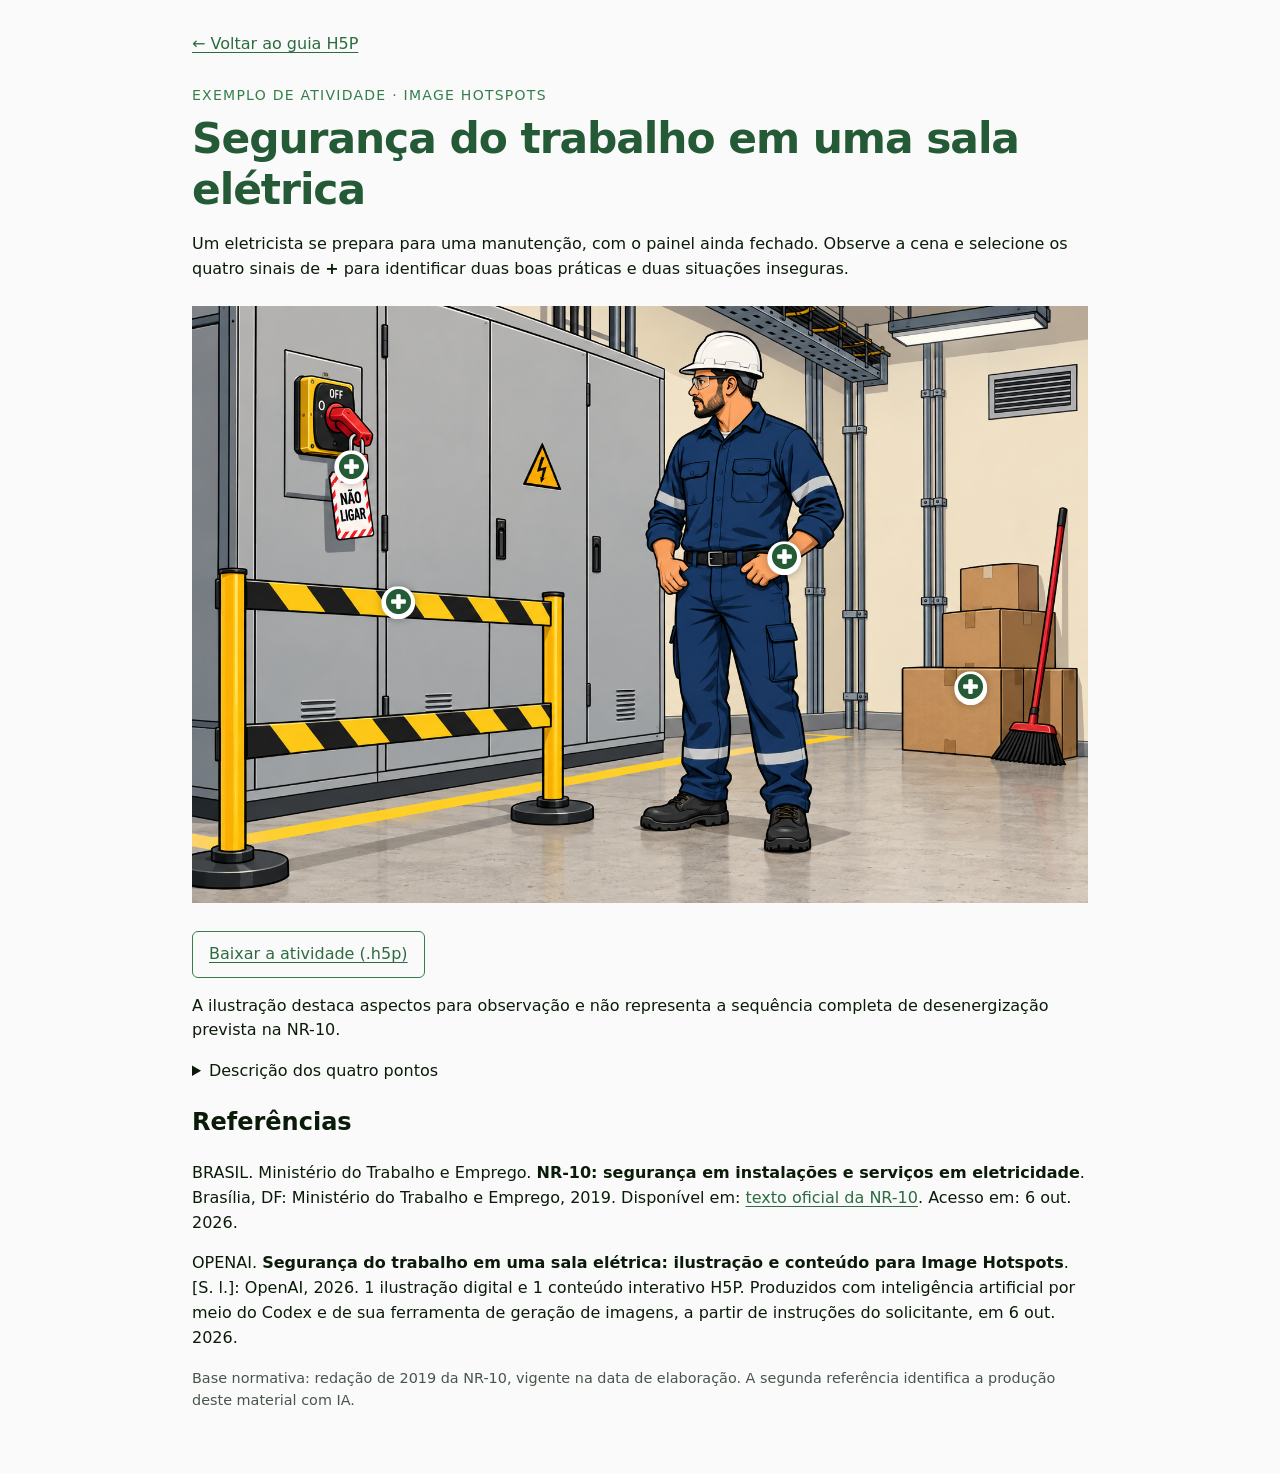
==== atividades/image-hotspots.html @ 091deedf "Adiciona Image Hotspots sobre segurança elétrica e NR-10" ====
<!doctype html>
<html lang="pt-BR">
<head>
  <meta charset="utf-8">
  <meta name="viewport" content="width=device-width, initial-scale=1">
  <title>Segurança do trabalho — Image Hotspots H5P</title>
  <link rel="icon" href="../images/favicon-ifce.png">
  <link rel="stylesheet" href="../styles.css?v=8">
  <link rel="stylesheet" href="accordion.css">
  <script src="../assets/h5p-player/main.bundle.js" defer></script>
  <script src="image-hotspots.js" defer></script>
</head>
<body>
  <a class="skip" href="#conteudo">Ir para o conteúdo</a>
  <main id="conteudo" class="shell activity-page">
    <a href="../index.html#apresentar">← Voltar ao guia H5P</a>
    <p class="eyebrow">Exemplo de atividade · Image Hotspots</p>
    <h1>Segurança do trabalho em uma sala elétrica</h1>
    <p>Um eletricista se prepara para uma manutenção, com o painel ainda fechado. Observe a cena e selecione os quatro sinais de <strong>+</strong> para identificar duas boas práticas e duas situações inseguras.</p>
    <p id="player-status" role="status">Carregando a atividade…</p>
    <div id="h5p-container" aria-label="Quatro pontos de observação sobre segurança elétrica"></div>
    <noscript><p>Ative o JavaScript para explorar a imagem. Os quatro pontos também estão descritos abaixo.</p></noscript>
    <p class="activity-download"><a href="image-hotspots-seguranca-eletrica.h5p" download>Baixar a atividade (.h5p)</a></p>
    <p>A ilustração destaca aspectos para observação e não representa a sequência completa de desenergização prevista na NR-10.</p>
    <details><summary>Descrição dos quatro pontos</summary>
      <p><strong>1. Positivo — bloqueio e etiqueta:</strong> cadeado e etiqueta representam o impedimento de reenergização e sua sinalização. Não comprovam, sozinhos, a desenergização e a liberação para trabalho. Base: 10.5.1, b e f.</p>
      <p><strong>2. Positivo — delimitação:</strong> a barreira demarca a área e ajuda a restringir o acesso. Base: 10.10.1, c e d.</p>
      <p><strong>3. Negativo — relógio:</strong> o adorno deve ser retirado antes da atividade. Base: 10.2.9.3.</p>
      <p><strong>4. Negativo — armazenamento:</strong> caixas e vassoura devem ser guardadas em local apropriado, fora da sala elétrica. Base: 10.4.4.1.</p>
    </details>
    <section aria-labelledby="referencias"><h2 id="referencias">Referências</h2>
      <p>BRASIL. Ministério do Trabalho e Emprego. <strong>NR-10: segurança em instalações e serviços em eletricidade</strong>. Brasília, DF: Ministério do Trabalho e Emprego, 2019. Disponível em: <a href="https://www.gov.br/trabalho-e-emprego/pt-br/acesso-a-informacao/participacao-social/conselhos-e-orgaos-colegiados/comissao-tripartite-partitaria-permanente/arquivos/normas-regulamentadoras/nr-10-atualizada-2019-1.pdf">texto oficial da NR-10</a>. Acesso em: 6 out. 2026.</p>
      <p>OPENAI. <strong>Segurança do trabalho em uma sala elétrica: ilustração e conteúdo para Image Hotspots</strong>. [S. l.]: OpenAI, 2026. 1 ilustração digital e 1 conteúdo interativo H5P. Produzidos com inteligência artificial por meio do Codex e de sua ferramenta de geração de imagens, a partir de instruções do solicitante, em 6 out. 2026.</p>
      <p class="activity-credits">Base normativa: redação de 2019 da NR-10, vigente na data de elaboração. A segunda referência identifica a produção deste material com IA.</p>
    </section>
  </main>
</body>
</html>
---- styles.css ----
:root{color-scheme:light;--ink:#0B1B09;--muted:#595959;--navy:#357E4B;--line:#D9D9D9;--blue:#2D6C40;--bg:#FAFAFA;--green:#255A36;--green-bg:#DBF0E1;--yellow:#765400;--yellow-bg:#fff5d6;--red:#973238;--red-bg:#fff0ef}
*{box-sizing:border-box}html{scroll-padding-top:6rem}body{margin:0;background:var(--bg);color:var(--ink);font-family:system-ui,-apple-system,"Segoe UI",sans-serif;font-size:1rem;line-height:1.55}a{color:var(--blue);text-underline-offset:3px}a:hover{text-decoration-thickness:2px}a:focus-visible,summary:focus-visible,[tabindex]:focus-visible{outline:3px solid #b65d00;outline-offset:4px}.skip{position:absolute;top:-100px;left:1rem;background:white;padding:.8rem;z-index:10}.skip:focus{top:1rem}.shell{max-width:1540px;margin:0 auto;padding:0 2rem}header{background:var(--navy);color:white;border-bottom:6px solid #4BB26A;padding:2rem 0 1.6rem}.eyebrow{font-size:.875rem;letter-spacing:.09em;text-transform:uppercase;color:#C9E8D3;margin:0 0 .5rem}h1{font-size:clamp(1.8rem,4vw,2.65rem);line-height:1.15;letter-spacing:-.025em;margin:0 0 .8rem}header p:last-child{max-width:780px;color:#EDF7F0;margin:0}nav{position:sticky;top:0;background:white;border-bottom:1px solid var(--line);z-index:2}.navlinks{display:flex;gap:.4rem 1.5rem;flex-wrap:wrap;padding-top:.8rem;padding-bottom:.8rem}nav a{font-size:.95rem;font-weight:650;text-decoration:none;padding:.2rem 0}main{padding-top:1.6rem;padding-bottom:2rem}.intro{display:flex;align-items:flex-start;justify-content:space-between;gap:2rem;margin-bottom:1.7rem}.intro p{margin:.25rem 0;max-width:780px}.legend{display:flex;flex-wrap:wrap;gap:.5rem;max-width:470px}.badge{display:inline-flex;align-items:center;gap:.4rem;font-size:.875rem;line-height:1.35;font-weight:650;border:1px solid;padding:.2rem .5rem;border-radius:5px;width:fit-content}.g{background:var(--green-bg);color:var(--green);border-color:#93D2A6}.y{background:var(--yellow-bg);color:var(--yellow);border-color:#d9c27a}.r{background:var(--red-bg);color:var(--red);border-color:#e3abaa}.legend .badge{white-space:nowrap}.guide-group{margin-bottom:2rem;scroll-margin-top:6rem}.group-title{display:flex;align-items:center;gap:1rem;margin:0 0 .3rem}.number{display:grid;place-items:center;flex-shrink:0;background:var(--navy);color:white;width:2.3rem;height:2.3rem;border-radius:7px;font-weight:700}.group-title h2{font-size:1.5rem;line-height:1.25;margin:0}.count{font-size:.875rem;color:var(--muted);font-weight:500;white-space:nowrap}.group-intro{margin:.35rem 0 1rem;color:var(--muted)}.table-wrap{background:white;border:1px solid var(--line);border-radius:8px;overflow:auto}table{border-collapse:separate;border-spacing:0;width:100%;table-layout:fixed}caption{position:absolute;width:1px;height:1px;overflow:hidden;clip-path:inset(50%)}th,td{padding:.9rem .85rem;text-align:left;vertical-align:top;border-bottom:1px solid var(--line);overflow-wrap:anywhere}thead th{font-size:.875rem;background:#EDF7F0;color:var(--navy);line-height:1.4}tbody th,td{font-size:.9375rem}thead th:nth-child(1){width:17%}thead th:nth-child(2){width:12%}thead th:nth-child(3){width:13%}thead th:nth-child(4){width:14%}thead th:nth-child(5){width:14%}thead th:nth-child(6){width:12%}thead th:nth-child(7){width:18%}tbody th{font-weight:500}tbody th a{font-weight:700;display:block}tbody th small{display:block;color:var(--muted);font-size:.875rem;margin:.3rem 0}td p{margin:.45rem 0 0}td strong{font-weight:650}tr:last-child>*{border-bottom:0}tbody tr:hover{background:#F8FCF9}.reading-note{background:#EDF7F0;border-left:4px solid var(--blue);padding:.85rem 1rem;margin-top:.9rem;font-size:.9375rem}.reading-note p{margin:0}.notes{background:white;border:1px solid var(--line);border-radius:8px;padding:1.4rem;margin-top:2rem}.notes h2{font-size:1.4rem;margin:0 0 .8rem}.notes ol{padding-left:1.4rem;margin:0}.notes li+li{margin-top:.7rem}.notes details{margin-top:1.2rem;border-top:1px solid var(--line);padding-top:1rem}.notes summary{cursor:pointer;font-weight:650}.notes details p{margin:.7rem 0 0}footer{font-size:.875rem;color:var(--muted);padding:1rem 0 2rem}footer p{margin:.5rem 0}footer a{color:var(--blue)}
@media(max-width:1100px){.shell{padding-left:1rem;padding-right:1rem}.intro{display:block}.legend{max-width:none;margin-top:1rem}table{min-width:1040px}.table-wrap:focus{outline-offset:2px}}
@media(max-width:700px){header{padding:1.5rem 0}nav{position:static}.navlinks{display:grid;grid-template-columns:1fr 1fr;gap:.5rem 1rem}html{scroll-padding-top:1rem}.guide-group{scroll-margin-top:1rem}.group-title{gap:.6rem;flex-wrap:wrap}.count{margin-left:2.9rem}.group-title h2{font-size:1.3rem}.table-wrap{overflow:visible;background:transparent;border:0;border-radius:0}table,tbody{display:block;min-width:0;width:100%}thead{position:absolute;width:1px;height:1px;overflow:hidden;clip-path:inset(50%)}tbody tr{display:block;border:1px solid var(--line);background:white;border-radius:8px;margin-bottom:1rem;overflow:hidden}tbody th{display:block;padding:1rem;background:#EDF7F0;border-bottom:1px solid var(--line)}tbody th a{font-size:1.125rem}td{display:grid;grid-template-columns:minmax(105px,33%) 1fr;gap:.3rem .8rem;width:100%;padding:.8rem 1rem;font-size:1rem}td:before{content:attr(data-label);font-size:.875rem;font-weight:650;color:var(--muted);grid-column:1;grid-row:1 / span 2}td>*{grid-column:2}td p{margin:.2rem 0 0}td.plain:before{grid-row:1}.notes{padding:1rem}footer{font-size:.875rem}}
@media screen and (min-width:701px){.table-wrap{overflow:visible}table{min-width:0}thead th{position:sticky;top:var(--navigation-height,4rem);z-index:1;box-shadow:0 1px 0 var(--line)}}
.header-layout{display:flex;align-items:center;gap:2rem}.header-copy{flex:1;min-width:0}
.institution-logo{display:block;flex:0 0 110px;max-width:100%;margin:0}.institution-logo img{display:block;width:100%;height:auto}
@media(max-width:700px){.header-layout{gap:1rem}.institution-logo{flex-basis:80px}.header-copy h1{font-size:1.5rem}.header-copy .eyebrow{font-size:.75rem}}
.reading-guide{margin-bottom:2rem;padding:1.4rem;background:white;border:1px solid var(--line);border-radius:8px}
.reading-guide h2{font-size:1.4rem;margin:0 0 .5rem}.reading-guide>p{margin:.5rem 0 1rem}
.classification-cards{display:grid;grid-template-columns:repeat(3,minmax(0,1fr));gap:1rem}
.classification-card{padding:1rem;border:1px solid;border-radius:7px}.classification-card h3{font-size:1rem;margin:0 0 .5rem}.classification-card h3 span{margin-right:.35rem}.classification-card p{margin:0}
.reading-guide .classification-note{margin:1rem 0 0;font-size:.9375rem;color:var(--muted);font-style:italic}
@media(max-width:700px){.classification-cards{grid-template-columns:1fr}.reading-guide{padding:1rem}}
.group-disclosure>summary{cursor:pointer;list-style:none;padding:.4rem 0}
.group-disclosure>summary::-webkit-details-marker{display:none}
.group-disclosure>summary::after{content:'+';margin-left:auto;font-size:1.5rem;font-weight:700;color:var(--navy)}
.group-disclosure[open]>summary::after{content:'−'}
.group-disclosure>summary:hover h2{text-decoration:underline;text-underline-offset:4px}
tbody th a:has(.resource-icon){display:flex;flex-direction:column;align-items:center;gap:.6rem;text-align:center}
tbody th:has(.resource-icon) small{text-align:center}
.resource-icon{display:block;flex-shrink:0;width:48px;height:48px;object-fit:contain;margin:0}
@media(prefers-reduced-motion:no-preference){html{scroll-behavior:smooth}}
@media print{body{background:white;font-size:10pt}.shell{max-width:none;padding:0}header{background:white;color:#357E4B;border-bottom:2px solid #357E4B;padding:.5rem 0}header p:last-child,.eyebrow{color:#595959}nav,.skip{display:none}.intro{display:block}.legend{max-width:none;margin:1rem 0}table{min-width:0;display:table;font-size:9pt}thead{display:table-header-group;position:static;clip-path:none;width:auto;height:auto}tbody{display:table-row-group}tbody tr{display:table-row;break-inside:avoid}td,tbody th{display:table-cell;font-size:9pt;padding:.4rem}td:before{display:none}.table-wrap{overflow:visible;border:1px solid #aaa}.guide-group{break-before:auto}h2{break-after:avoid}.notes{break-inside:avoid}.badge{font-size:8pt}a{color:inherit;text-decoration:none}details{display:none}footer{font-size:9pt}}
---- atividades/accordion.css ----
.activity-page { max-width: 960px; padding-top: 32px; padding-bottom: 48px; }
.activity-page h1 { color: #245a35; line-height: 1.2; }
.activity-page .eyebrow { margin-top: 28px; color: #357e4b; }
#h5p-container { margin-top: 24px; background: white; }
.activity-download { margin-top: 28px; }
.activity-download a { display: inline-block; padding: 10px 16px; border: 1px solid #357e4b; border-radius: 6px; }
.activity-credits { font-size: .9rem; color: #48554b; }
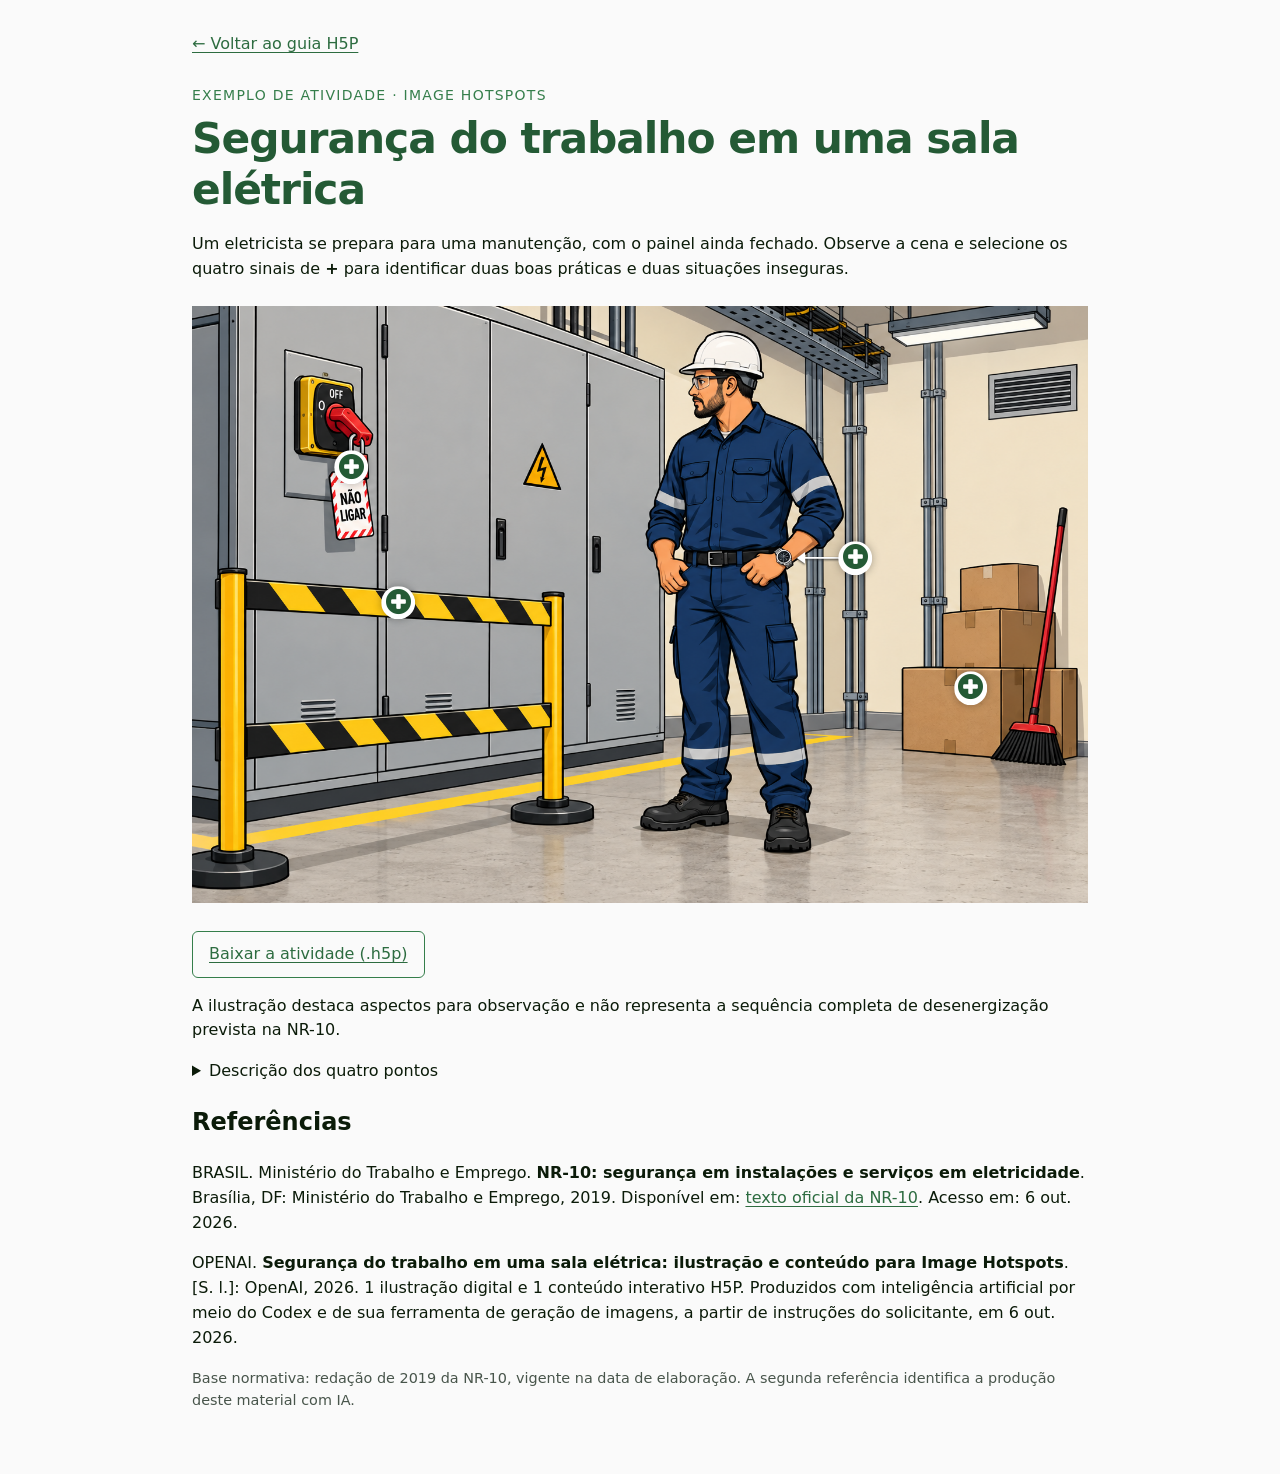
==== commit 0bd65157: "Aponta indicação visual do hotspot para o relógio" ====
--- a/atividades/image-hotspots.html
+++ b/atividades/image-hotspots.html
@@ -8,7 +8,7 @@
   <link rel="stylesheet" href="../styles.css?v=8">
   <link rel="stylesheet" href="accordion.css">
   <script src="../assets/h5p-player/main.bundle.js" defer></script>
-  <script src="image-hotspots.js" defer></script>
+  <script src="image-hotspots.js?v=3" defer></script>
 </head>
 <body>
   <a class="skip" href="#conteudo">Ir para o conteúdo</a>
